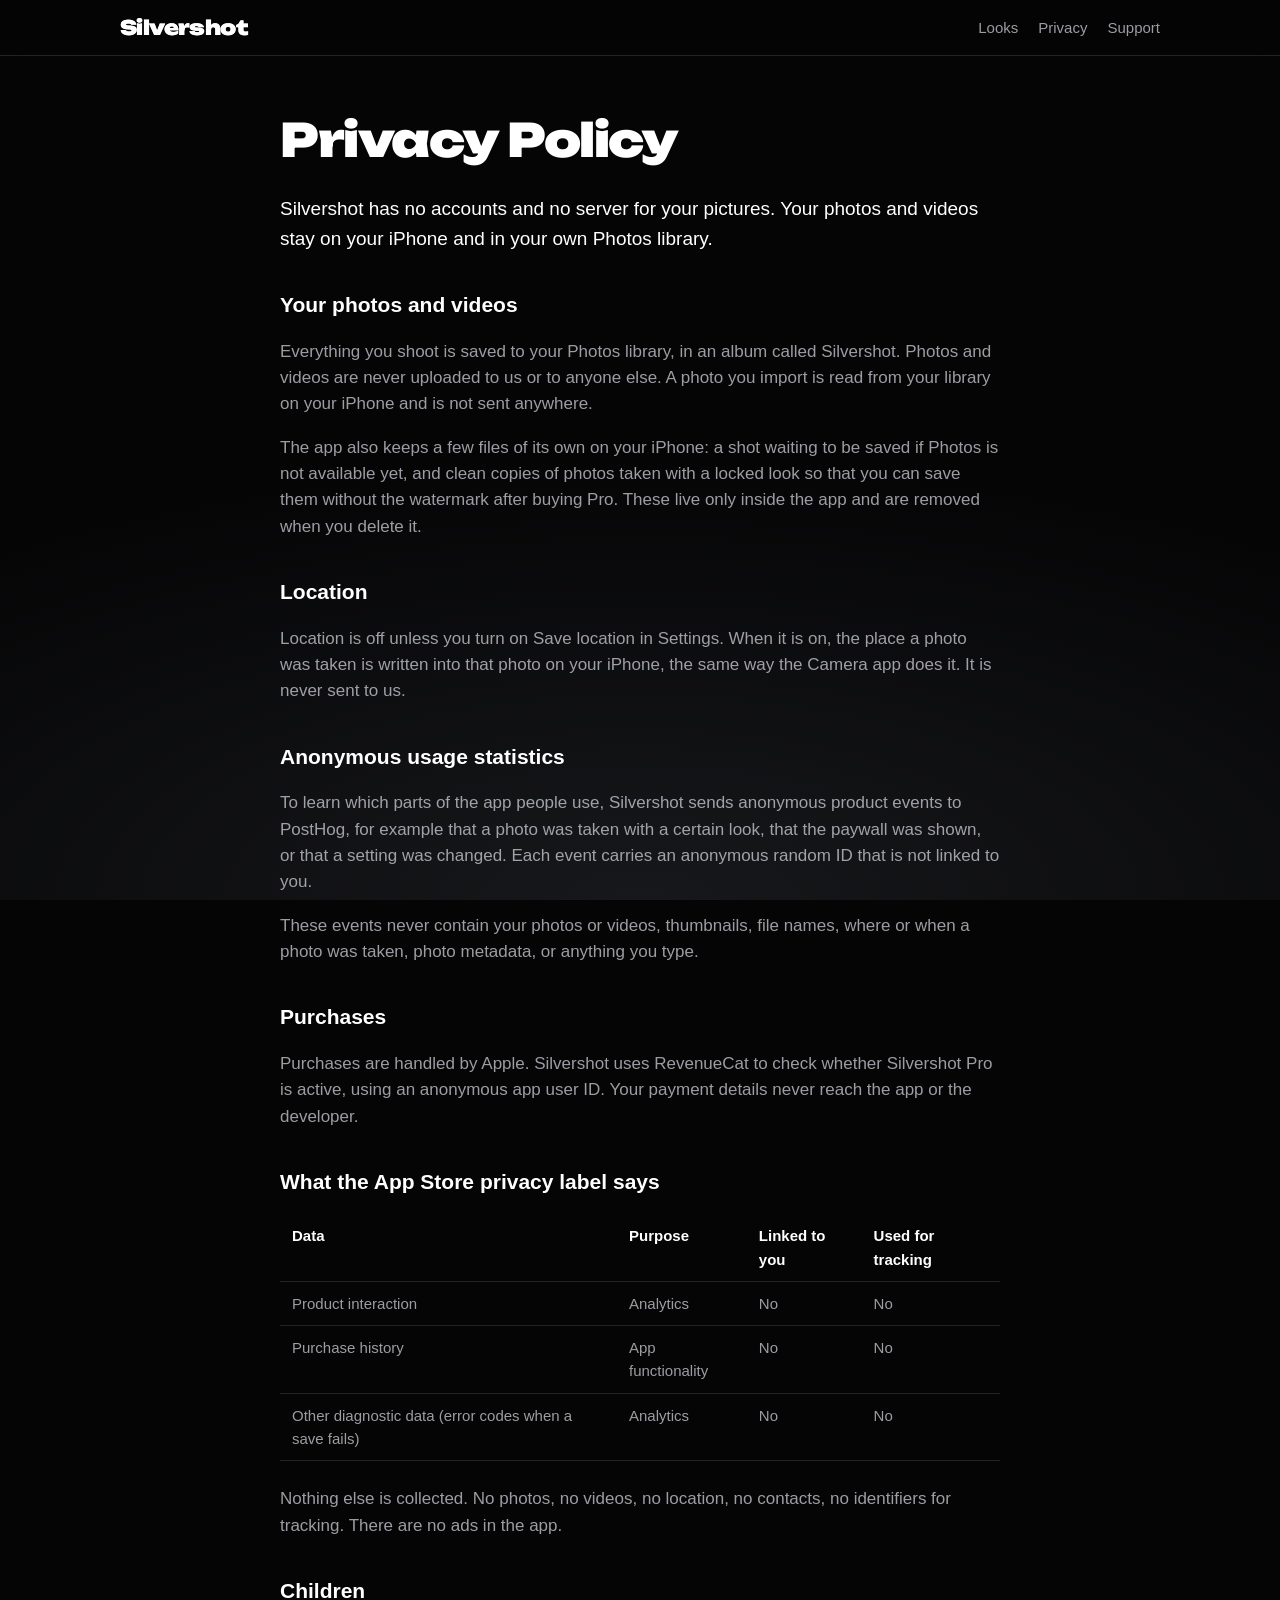
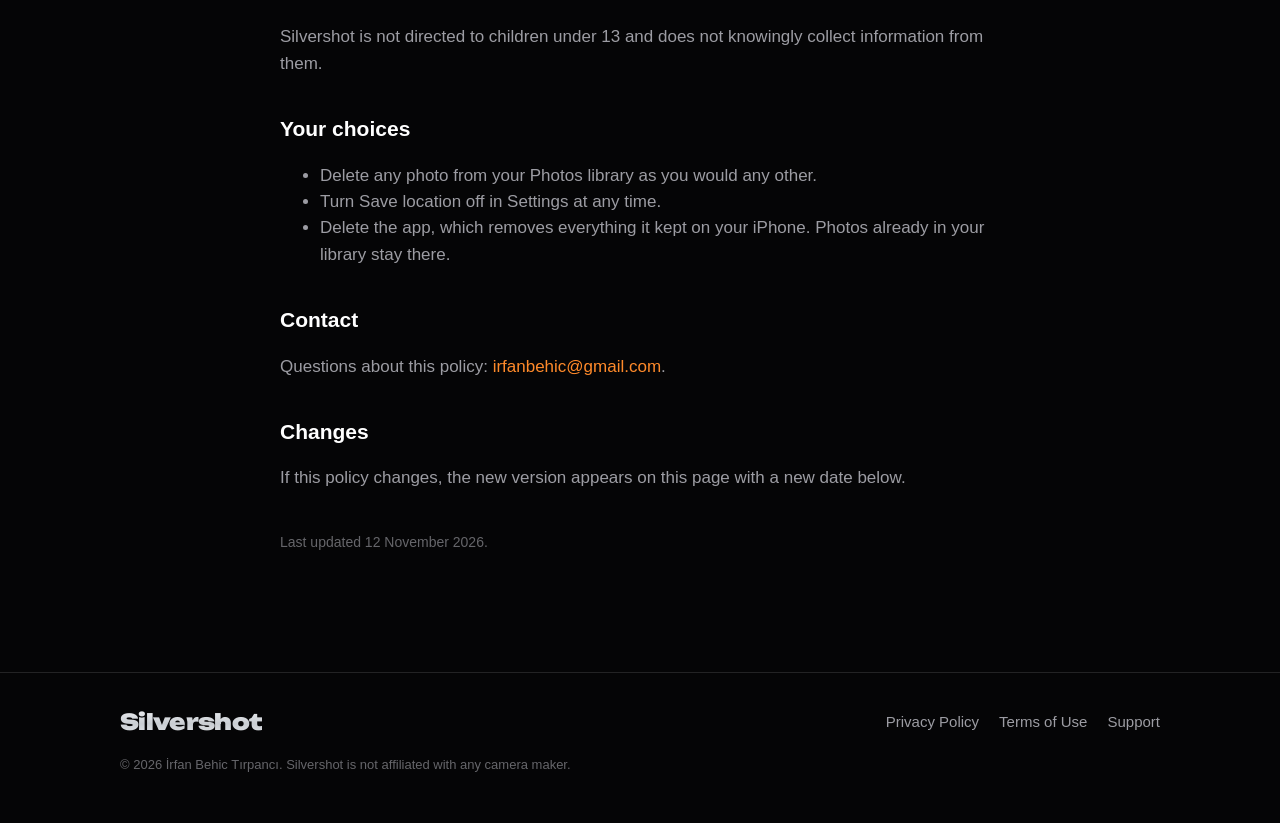
==== privacy/index.html @ 12334504 "feat: Silvershot website, privacy, terms and support" ====
<!doctype html>
<html lang="en">
<head>
<meta charset="utf-8">
<meta name="viewport" content="width=device-width, initial-scale=1">
<title>Privacy Policy | Silvershot</title>
<meta name="description" content="How Silvershot handles your photos and data: your pictures never leave your iPhone.">
<meta name="theme-color" content="#050506">
<link rel="canonical" href="https://irfanbehic.github.io/silvershot/privacy/">
<link rel="icon" href="../assets/icon-180.png" type="image/png">
<link rel="apple-touch-icon" href="../assets/icon-180.png">
<meta property="og:title" content="Privacy Policy | Silvershot">
<meta property="og:description" content="How Silvershot handles your photos and data: your pictures never leave your iPhone.">
<meta property="og:image" content="https://irfanbehic.github.io/silvershot/assets/look-partyflash.jpg">
<link rel="preconnect" href="https://fonts.googleapis.com">
<link rel="preconnect" href="https://fonts.gstatic.com" crossorigin>
<link href="https://fonts.googleapis.com/css2?family=Silkscreen&family=Unbounded:wght@800;900&display=swap" rel="stylesheet">
<link rel="stylesheet" href="../assets/style.css">
</head>
<body>
<header class="nav">
  <div class="nav__bar">
    <a class="brand wordmark" href="../">Silvershot</a>
    <nav class="nav__links" aria-label="Main">
      <a class="hide-sm" href="../#looks">Looks</a>
      <a href="../privacy/">Privacy</a>
      <a href="../support/">Support</a>
    </nav>
  </div>
</header>
<main class="doc">
  <h1>Privacy Policy</h1>
  <p class="lead">Silvershot has no accounts and no server for your pictures. Your photos and videos stay on your iPhone and in your own Photos library.</p>

  <h2>Your photos and videos</h2>
  <p>Everything you shoot is saved to your Photos library, in an album called Silvershot. Photos and videos are never uploaded to us or to anyone else. A photo you import is read from your library on your iPhone and is not sent anywhere.</p>
  <p>The app also keeps a few files of its own on your iPhone: a shot waiting to be saved if Photos is not available yet, and clean copies of photos taken with a locked look so that you can save them without the watermark after buying Pro. These live only inside the app and are removed when you delete it.</p>

  <h2>Location</h2>
  <p>Location is off unless you turn on Save location in Settings. When it is on, the place a photo was taken is written into that photo on your iPhone, the same way the Camera app does it. It is never sent to us.</p>

  <h2>Anonymous usage statistics</h2>
  <p>To learn which parts of the app people use, Silvershot sends anonymous product events to PostHog, for example that a photo was taken with a certain look, that the paywall was shown, or that a setting was changed. Each event carries an anonymous random ID that is not linked to you.</p>
  <p>These events never contain your photos or videos, thumbnails, file names, where or when a photo was taken, photo metadata, or anything you type.</p>

  <h2>Purchases</h2>
  <p>Purchases are handled by Apple. Silvershot uses RevenueCat to check whether Silvershot Pro is active, using an anonymous app user ID. Your payment details never reach the app or the developer.</p>

  <h2>What the App Store privacy label says</h2>
  <div class="table-wrap"><table>
    <tr><th>Data</th><th>Purpose</th><th>Linked to you</th><th>Used for tracking</th></tr>
    <tr><td>Product interaction</td><td>Analytics</td><td>No</td><td>No</td></tr>
    <tr><td>Purchase history</td><td>App functionality</td><td>No</td><td>No</td></tr>
    <tr><td>Other diagnostic data (error codes when a save fails)</td><td>Analytics</td><td>No</td><td>No</td></tr>
  </table></div>
  <p>Nothing else is collected. No photos, no videos, no location, no contacts, no identifiers for tracking. There are no ads in the app.</p>

  <h2>Children</h2>
  <p>Silvershot is not directed to children under 13 and does not knowingly collect information from them.</p>

  <h2>Your choices</h2>
  <ul>
    <li>Delete any photo from your Photos library as you would any other.</li>
    <li>Turn Save location off in Settings at any time.</li>
    <li>Delete the app, which removes everything it kept on your iPhone. Photos already in your library stay there.</li>
  </ul>

  <h2>Contact</h2>
  <p>Questions about this policy: <a href="mailto:irfanbehic@gmail.com">irfanbehic@gmail.com</a>.</p>

  <h2>Changes</h2>
  <p>If this policy changes, the new version appears on this page with a new date below.</p>
  <p class="updated">Last updated 12 November 2026.</p>
</main>
<footer>
  <div class="wrap">
    <div class="footer__bar">
      <a class="wordmark" style="font-size:22px" href="../">Silvershot</a>
      <nav class="footer__links" aria-label="Legal">
        <a href="../privacy/">Privacy Policy</a>
        <a href="../terms/">Terms of Use</a>
        <a href="../support/">Support</a>
      </nav>
    </div>
    <div class="footer__note">© 2026 İrfan Behic Tırpancı. Silvershot is not affiliated with any camera maker.</div>
  </div>
</footer>
</body>
</html>
---- assets/style.css ----
/* Silvershot website. Chrome LCD, always dark (02-design-system.md › Part 2). */
:root {
  --ground: #050506;
  --ground-lift: #17181b;
  --panel: #141518;
  --border: rgba(255, 255, 255, 0.12);
  --label: #ffffff;
  --label2: rgba(235, 235, 245, 0.66);
  --label3: rgba(235, 235, 245, 0.42);
  --led: #ff8a2a;
  --af: #7cff6b;
  --chrome: linear-gradient(180deg, #f5f6f8 0%, #c9cdd2 55%, #e8eaed 100%);
  --chrome-button: linear-gradient(180deg, #ffffff 0%, #e4e7eb 30%, #b9bec5 60%, #d9dde2 85%, #f4f5f7 100%);
  --radius: 22px;
  --wrap: 1080px;
  color-scheme: dark;
}

* { box-sizing: border-box; }
html { -webkit-text-size-adjust: 100%; }
body {
  margin: 0;
  background: radial-gradient(120% 70% at 50% 100%, var(--ground-lift), var(--ground) 70%) fixed, var(--ground);
  color: var(--label);
  font: 17px/1.55 -apple-system, BlinkMacSystemFont, "SF Pro Text", "Helvetica Neue", Arial, sans-serif;
  -webkit-font-smoothing: antialiased;
}
img { max-width: 100%; display: block; }
a { color: var(--led); text-decoration: none; }
a:hover { text-decoration: underline; }

.wrap { max-width: var(--wrap); margin: 0 auto; padding: 0 20px; }

/* Wordmark */
.wordmark {
  font-family: "Unbounded", system-ui, sans-serif;
  font-weight: 900;
  letter-spacing: -0.03em;
  background: var(--chrome);
  -webkit-background-clip: text;
  background-clip: text;
  color: transparent;
}

/* Nav */
.nav { position: sticky; top: 0; z-index: 10; backdrop-filter: blur(18px) saturate(1.4); -webkit-backdrop-filter: blur(18px) saturate(1.4); background: rgba(5, 5, 6, 0.72); border-bottom: 0.5px solid var(--border); }
.nav__bar { max-width: var(--wrap); margin: 0 auto; padding: 12px 20px; display: flex; align-items: center; gap: 20px; }
.brand { display: flex; align-items: center; gap: 10px; font-size: 20px; color: var(--label); }
.brand:hover { text-decoration: none; }
.brand img { border-radius: 10px; }
.nav__links { display: flex; gap: 20px; margin-left: auto; font-size: 15px; }
.nav__links a { color: var(--label2); }
.nav__links a:hover { color: var(--label); text-decoration: none; }

/* Buttons */
.button {
  display: inline-flex; align-items: center; justify-content: center; gap: 10px;
  min-height: 56px; padding: 0 30px; border-radius: 999px;
  background: var(--chrome-button); color: #0e0f11;
  font-weight: 600; font-size: 17px;
  box-shadow: 0 1px 0 rgba(255, 255, 255, 0.6) inset, 0 10px 30px rgba(0, 0, 0, 0.5);
}
.button:hover { text-decoration: none; filter: brightness(1.04); }
.button svg { width: 18px; height: 18px; fill: currentColor; }
.button--soon { cursor: default; }
.note { color: var(--label3); font-size: 14px; margin-top: 12px; }

/* Hero */
.hero { padding: 72px 20px 40px; text-align: center; }
.osd { font-family: "Silkscreen", ui-monospace, monospace; text-transform: uppercase; color: var(--af); font-size: 13px; letter-spacing: 0.08em; }
.hero h1 { font-family: "Unbounded", system-ui, sans-serif; font-weight: 900; font-size: clamp(40px, 8vw, 84px); line-height: 1.02; letter-spacing: -0.035em; margin: 14px auto 18px; max-width: 12ch; }
.hero h1 em { font-style: normal; color: var(--led); }
.hero p { color: var(--label2); font-size: 19px; max-width: 34em; margin: 0 auto 30px; }

/* Look strip */
.looks { display: grid; grid-template-columns: repeat(4, 1fr); gap: 14px; padding: 30px 0 10px; }
.look { position: relative; border-radius: var(--radius); overflow: hidden; border: 0.5px solid var(--border); background: var(--panel); aspect-ratio: 9 / 16; }
.look img { width: 100%; height: 100%; object-fit: cover; }
.look span { position: absolute; left: 12px; bottom: 12px; font-family: "Unbounded", system-ui, sans-serif; font-weight: 800; font-size: 15px; text-shadow: 0 2px 12px rgba(0, 0, 0, 0.7); }
.look small { position: absolute; right: 12px; top: 12px; font-family: "Silkscreen", monospace; font-size: 11px; color: var(--af); text-shadow: 0 1px 6px rgba(0, 0, 0, 0.8); }

/* Sections */
section { padding: 56px 0; }
.section-title { font-family: "Unbounded", system-ui, sans-serif; font-weight: 800; font-size: clamp(26px, 4.4vw, 40px); letter-spacing: -0.03em; line-height: 1.1; margin: 0 0 28px; }
.section-title em { font-style: normal; color: var(--led); }
.features { display: grid; grid-template-columns: repeat(3, 1fr); gap: 14px; }
.card { background: linear-gradient(180deg, #1a1b1f, #121316); border: 0.5px solid var(--border); border-radius: var(--radius); padding: 24px; box-shadow: 0 1px 0 rgba(255, 255, 255, 0.06) inset; }
.card h3 { margin: 0 0 8px; font-size: 18px; }
.card p { margin: 0; color: var(--label2); font-size: 16px; }

.grid { display: grid; grid-template-columns: repeat(6, 1fr); gap: 10px; }
.grid img { border-radius: 14px; aspect-ratio: 3 / 4; object-fit: cover; width: 100%; border: 0.5px solid var(--border); }

.plans { display: grid; grid-template-columns: repeat(3, 1fr); gap: 14px; }
.plans .card strong { display: block; font-size: 15px; color: var(--label2); font-weight: 500; margin-bottom: 4px; }
.plans .card b { font-size: 26px; }

/* Documents */
.doc { max-width: 760px; margin: 0 auto; padding: 48px 20px 64px; }
.doc h1 { font-family: "Unbounded", system-ui, sans-serif; font-weight: 900; font-size: clamp(32px, 6vw, 46px); letter-spacing: -0.03em; margin: 0 0 12px; }
.doc h2 { font-size: 21px; margin: 36px 0 8px; }
.doc p, .doc li { color: var(--label2); }
.doc strong { color: var(--label); }
.lead { font-size: 19px; color: var(--label) !important; }
.table-wrap { overflow-x: auto; }
table { border-collapse: collapse; width: 100%; font-size: 15px; margin: 8px 0; }
th, td { text-align: left; padding: 10px 12px; border-bottom: 0.5px solid var(--border); vertical-align: top; }
th { color: var(--label); font-weight: 600; }
td { color: var(--label2); }
.updated { color: var(--label3) !important; font-size: 14px; margin-top: 40px; }
details { background: var(--panel); border: 0.5px solid var(--border); border-radius: 16px; padding: 16px 20px; margin: 10px 0; }
summary { cursor: pointer; font-weight: 600; color: var(--label); }
details p { margin: 10px 0 0; }

/* Footer */
footer { border-top: 0.5px solid var(--border); padding: 32px 0 48px; margin-top: 40px; }
.footer__bar { display: flex; flex-wrap: wrap; align-items: center; gap: 20px; justify-content: space-between; }
.footer__links { display: flex; flex-wrap: wrap; gap: 20px; font-size: 15px; }
.footer__links a { color: var(--label2); }
.footer__note { color: var(--label3); font-size: 13px; margin-top: 16px; }

@media (max-width: 820px) {
  .looks { grid-template-columns: repeat(2, 1fr); }
  .features, .plans { grid-template-columns: 1fr; }
  .grid { grid-template-columns: repeat(3, 1fr); }
  .nav__links { gap: 14px; font-size: 14px; }
  .hero { padding-top: 48px; padding-left: 16px; padding-right: 16px; }
}
@media (max-width: 420px) {
  .nav__links a.hide-sm { display: none; }
}
@media (prefers-reduced-motion: no-preference) {
  .look img { transition: transform 0.6s ease; }
  .look:hover img { transform: scale(1.03); }
}
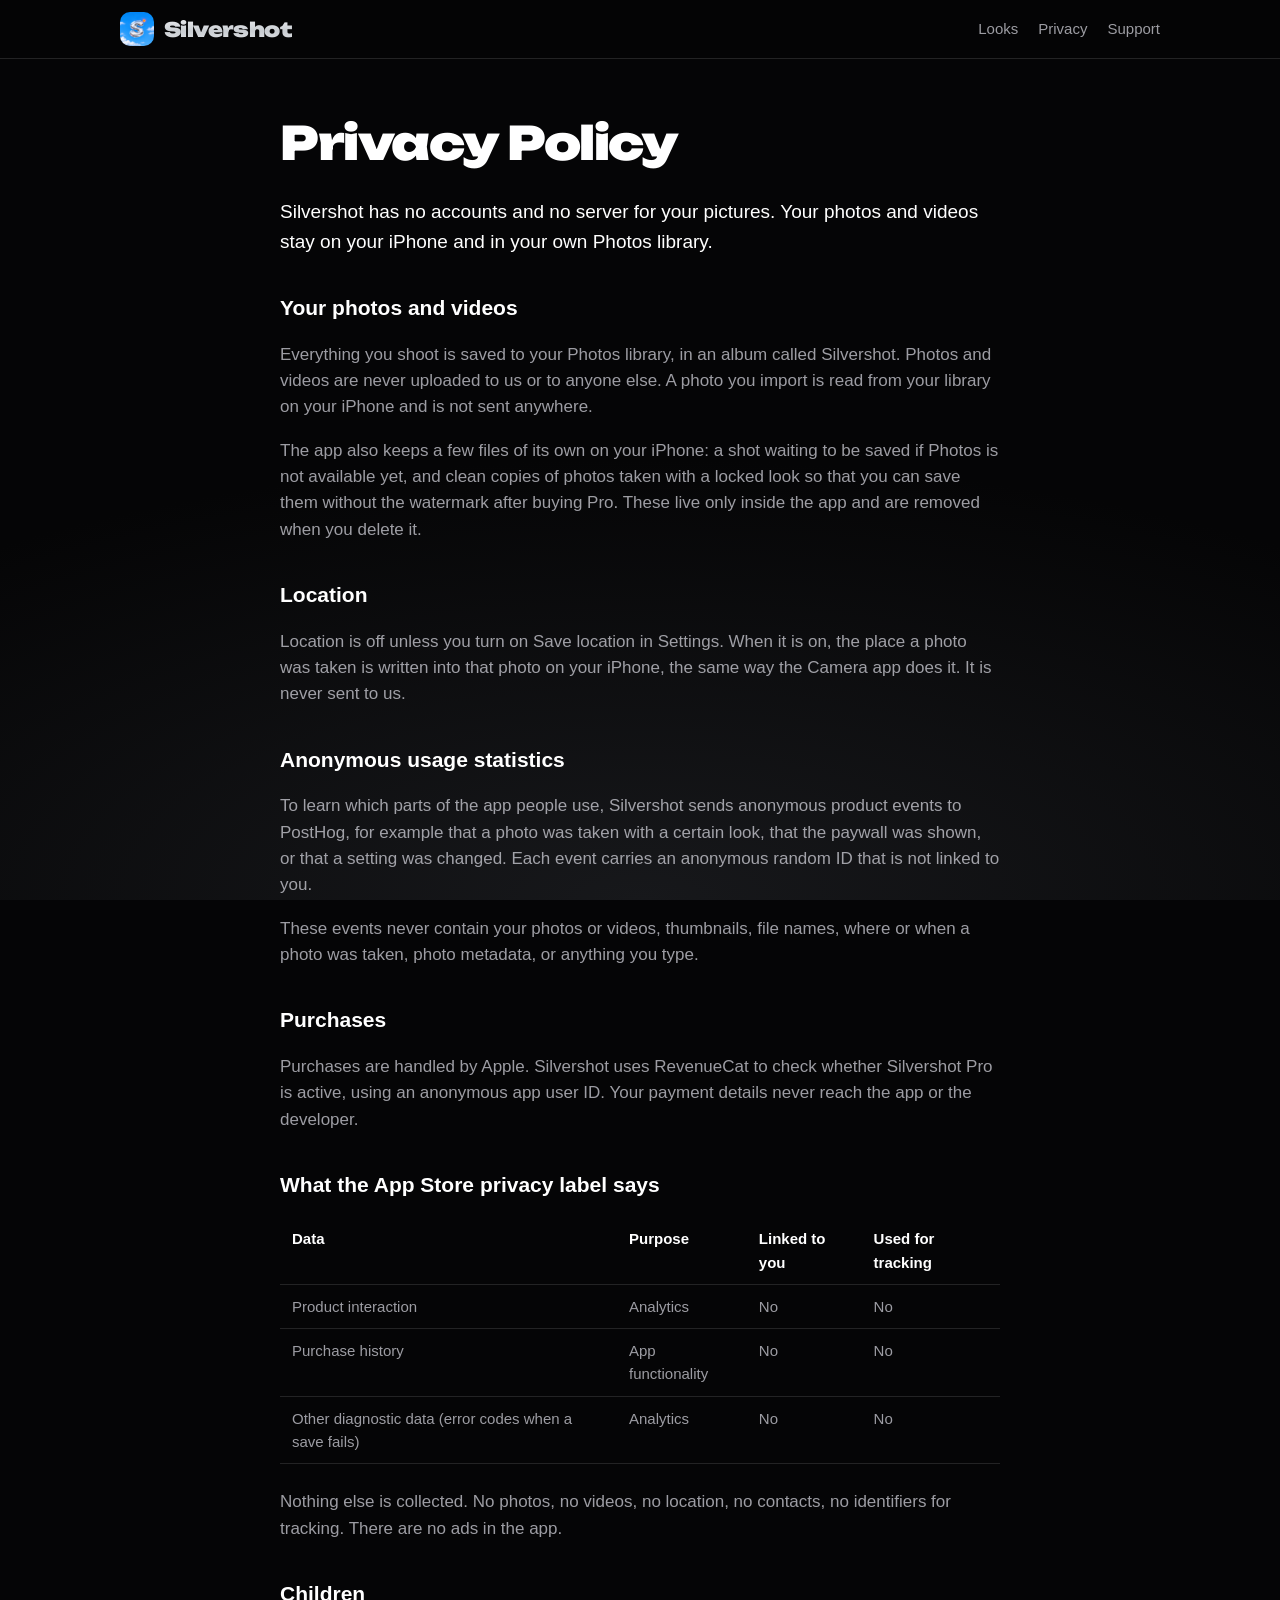
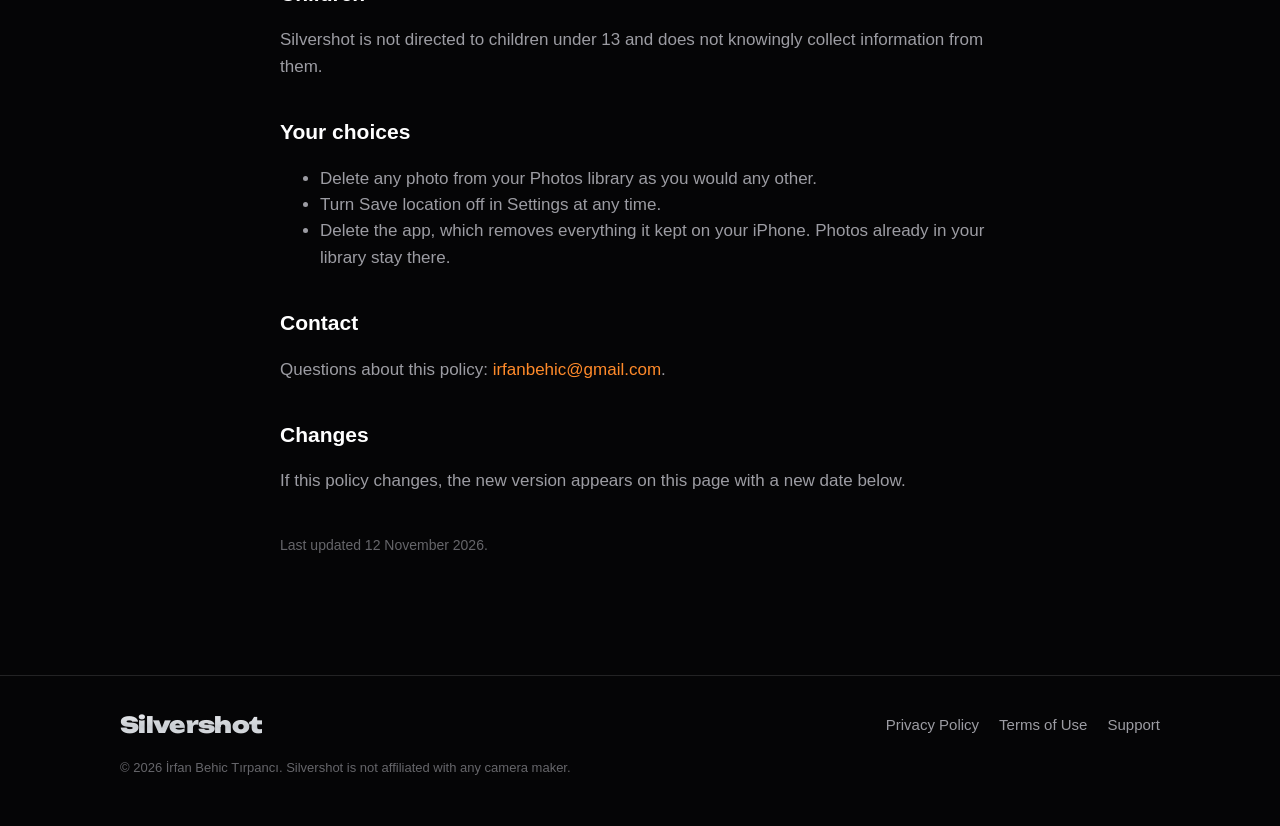
==== commit d189d2e8: "feat: app icon and favicon" ====
--- a/privacy/index.html
+++ b/privacy/index.html
@@ -20,7 +20,7 @@
 <body>
 <header class="nav">
   <div class="nav__bar">
-    <a class="brand wordmark" href="../">Silvershot</a>
+    <a class="brand" href="../"><img src="../assets/icon-180.png" width="34" height="34" alt=""><span class="wordmark">Silvershot</span></a>
     <nav class="nav__links" aria-label="Main">
       <a class="hide-sm" href="../#looks">Looks</a>
       <a href="../privacy/">Privacy</a>
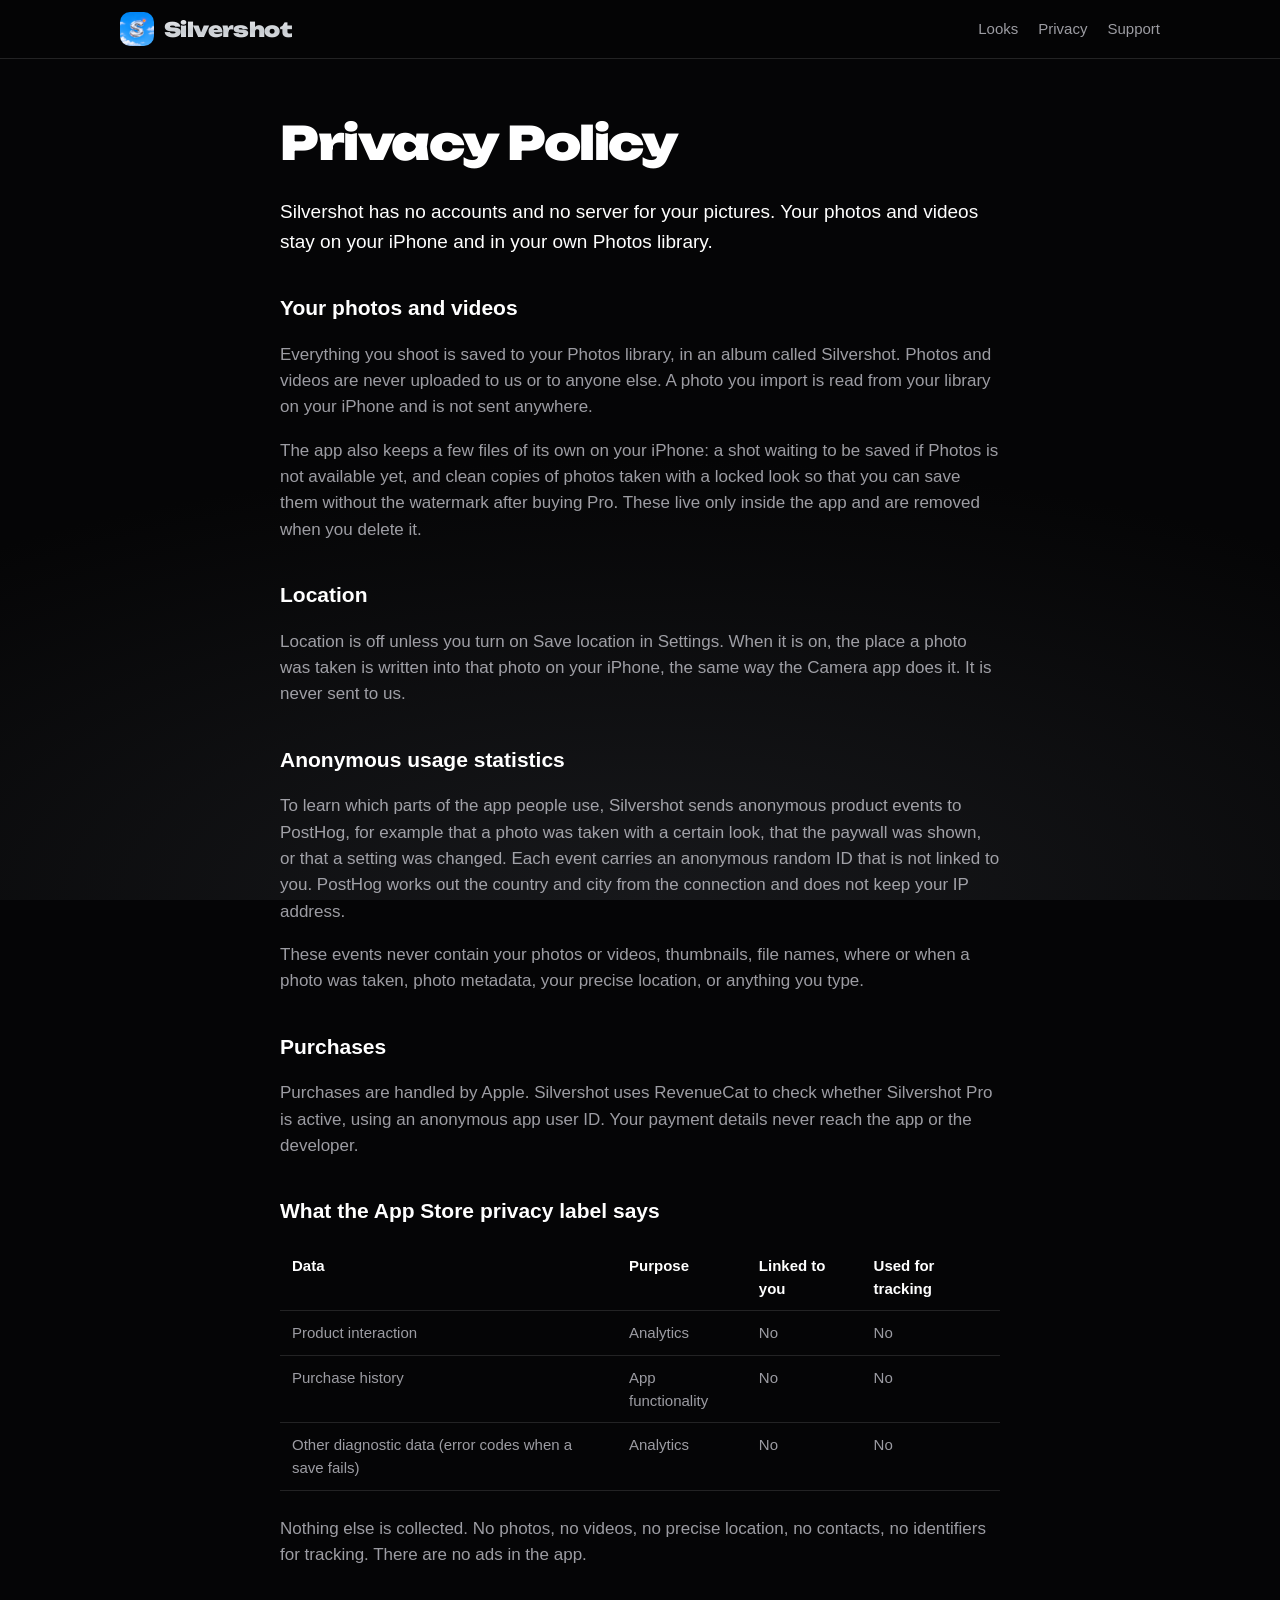
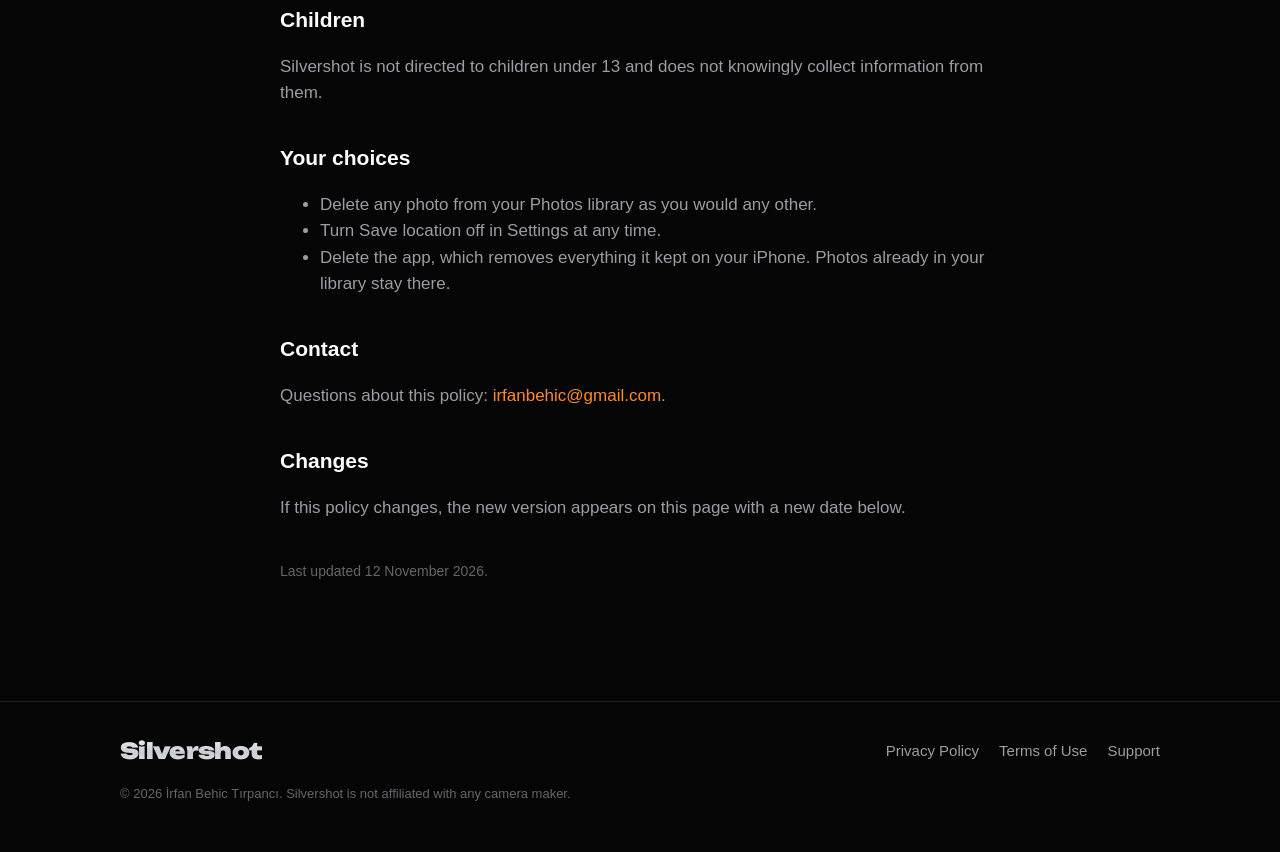
==== commit 02574fef: "docs: privacy page names country and city from PostHog" ====
--- a/privacy/index.html
+++ b/privacy/index.html
@@ -40,8 +40,8 @@
   <p>Location is off unless you turn on Save location in Settings. When it is on, the place a photo was taken is written into that photo on your iPhone, the same way the Camera app does it. It is never sent to us.</p>
 
   <h2>Anonymous usage statistics</h2>
-  <p>To learn which parts of the app people use, Silvershot sends anonymous product events to PostHog, for example that a photo was taken with a certain look, that the paywall was shown, or that a setting was changed. Each event carries an anonymous random ID that is not linked to you.</p>
-  <p>These events never contain your photos or videos, thumbnails, file names, where or when a photo was taken, photo metadata, or anything you type.</p>
+  <p>To learn which parts of the app people use, Silvershot sends anonymous product events to PostHog, for example that a photo was taken with a certain look, that the paywall was shown, or that a setting was changed. Each event carries an anonymous random ID that is not linked to you. PostHog works out the country and city from the connection and does not keep your IP address.</p>
+  <p>These events never contain your photos or videos, thumbnails, file names, where or when a photo was taken, photo metadata, your precise location, or anything you type.</p>
 
   <h2>Purchases</h2>
   <p>Purchases are handled by Apple. Silvershot uses RevenueCat to check whether Silvershot Pro is active, using an anonymous app user ID. Your payment details never reach the app or the developer.</p>
@@ -53,7 +53,7 @@
     <tr><td>Purchase history</td><td>App functionality</td><td>No</td><td>No</td></tr>
     <tr><td>Other diagnostic data (error codes when a save fails)</td><td>Analytics</td><td>No</td><td>No</td></tr>
   </table></div>
-  <p>Nothing else is collected. No photos, no videos, no location, no contacts, no identifiers for tracking. There are no ads in the app.</p>
+  <p>Nothing else is collected. No photos, no videos, no precise location, no contacts, no identifiers for tracking. There are no ads in the app.</p>
 
   <h2>Children</h2>
   <p>Silvershot is not directed to children under 13 and does not knowingly collect information from them.</p>
